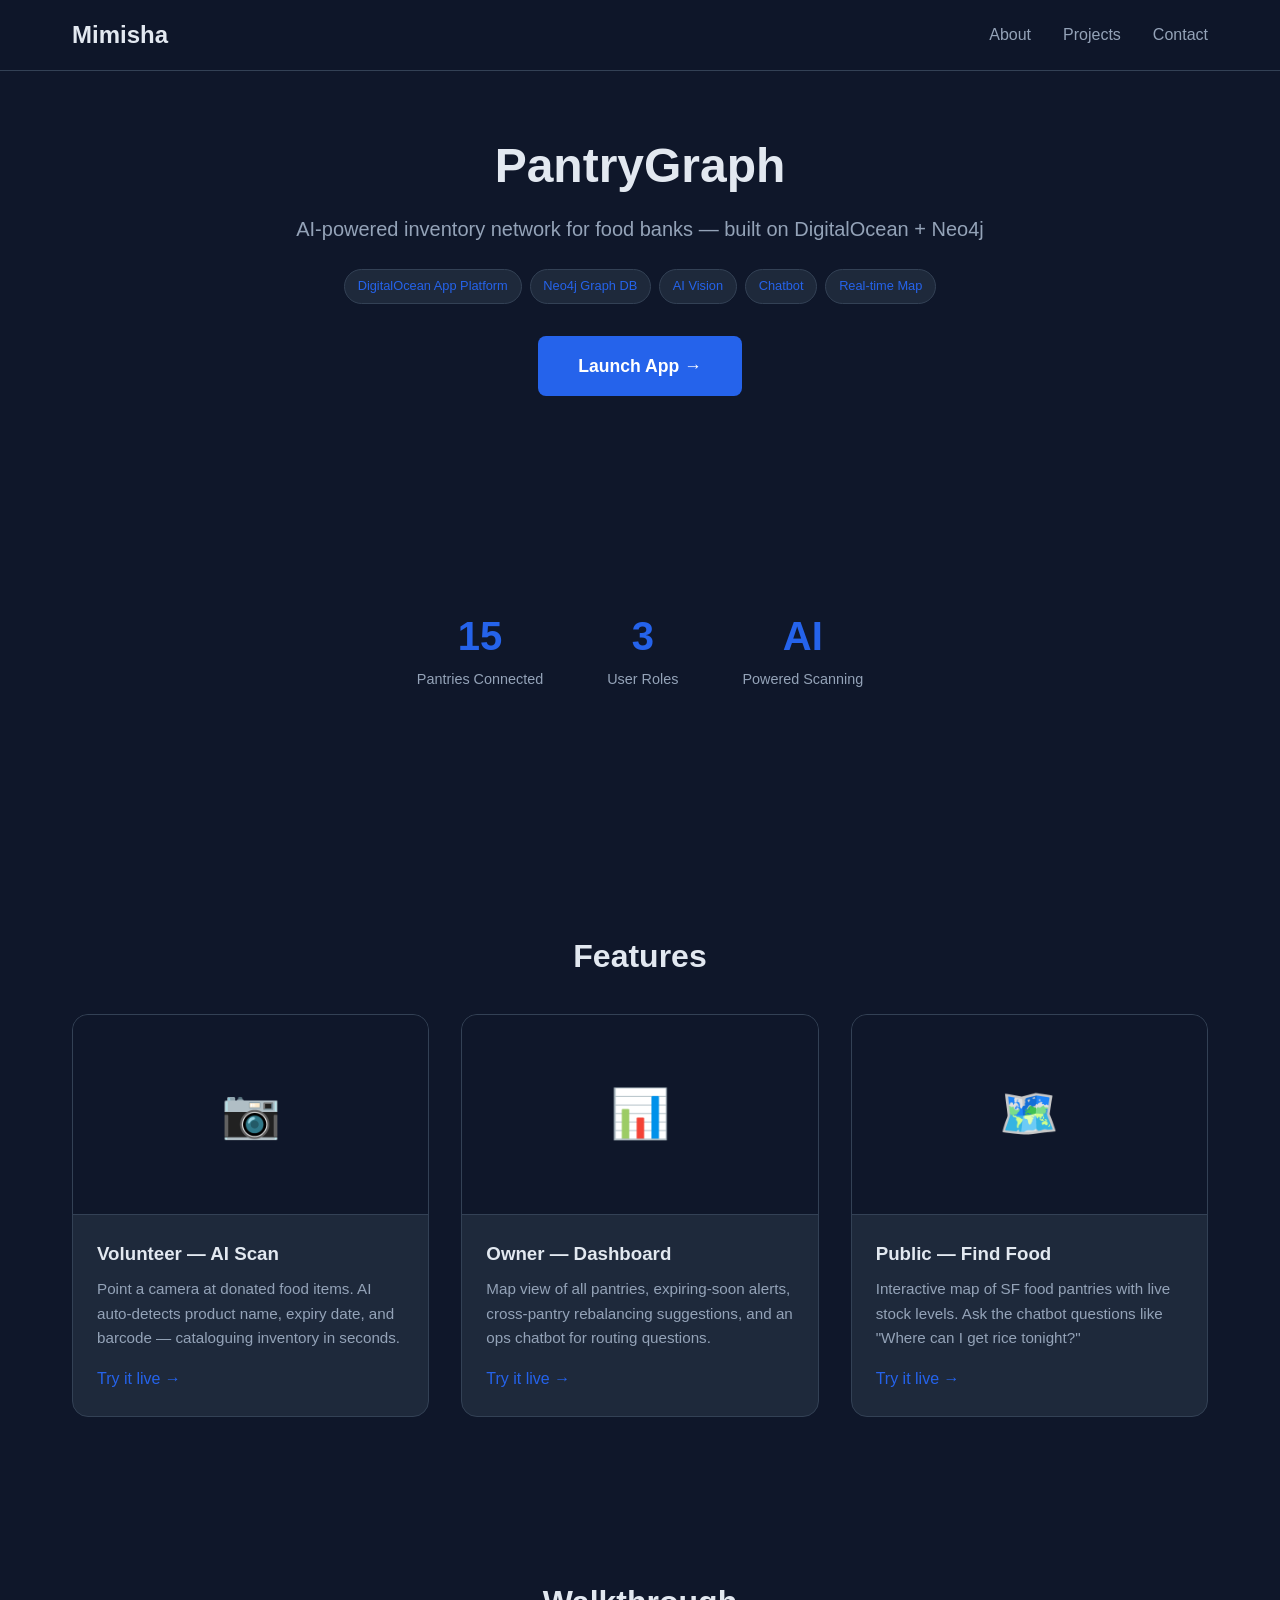
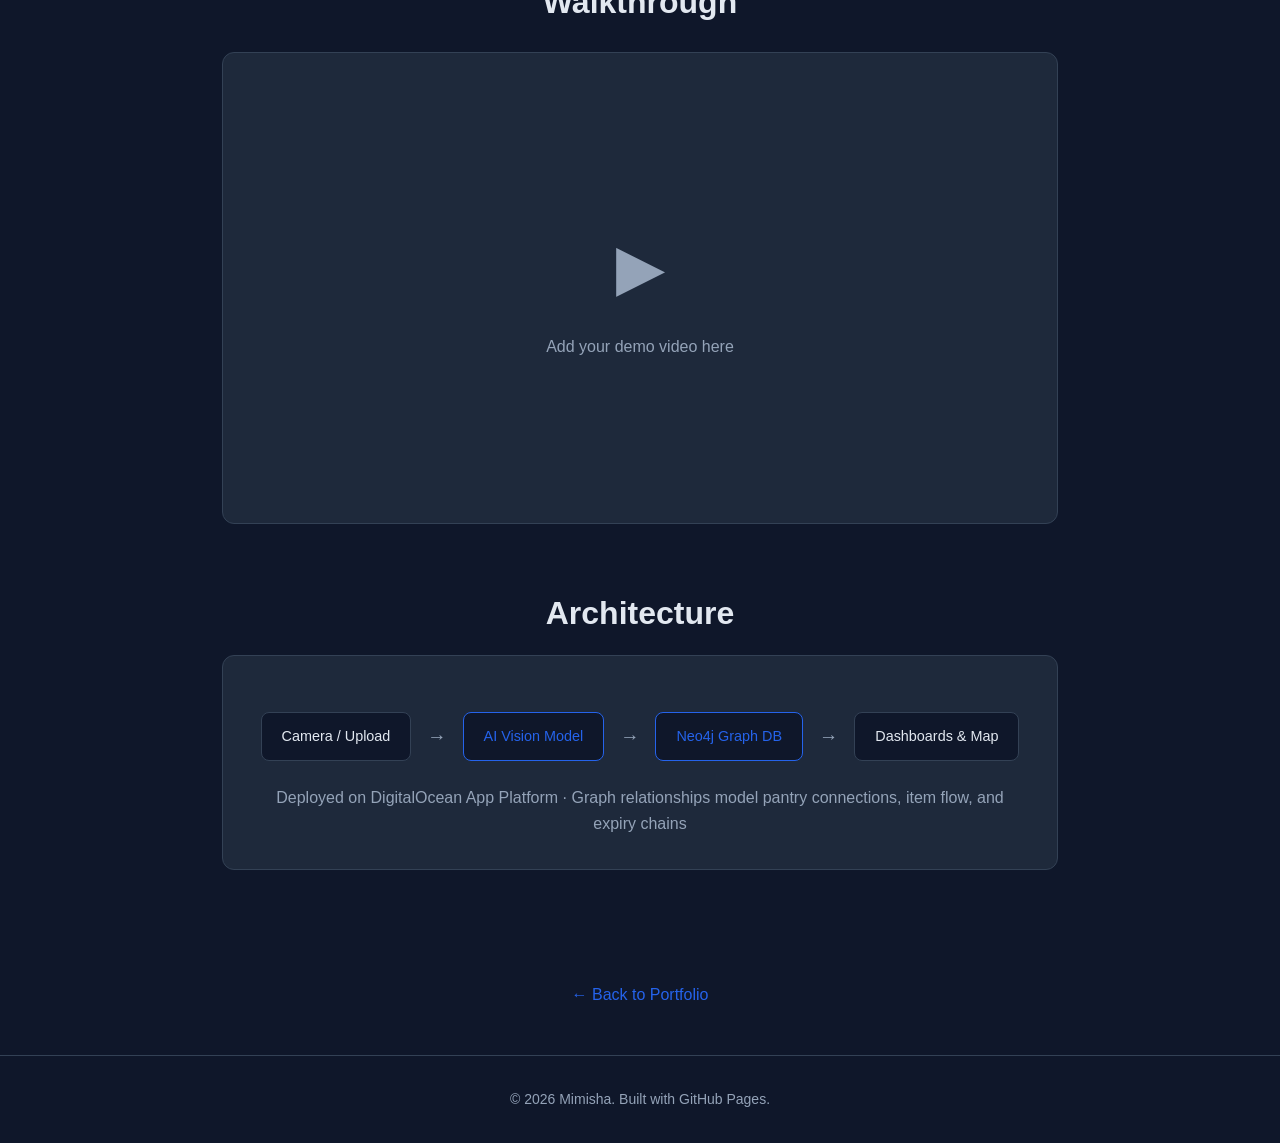
==== pantrygraph.html @ ee3a63e9 "Portfolio with PantryGraph showcase" ====
<!DOCTYPE html>
<html lang="en">
<head>
    <meta charset="UTF-8">
    <meta name="viewport" content="width=device-width, initial-scale=1.0">
    <title>PantryGraph — SF Pantry Finder</title>
    <link rel="stylesheet" href="style.css">
    <style>
        .project-hero {
            padding: 8rem 2rem 4rem;
            text-align: center;
        }
        .project-hero h1 {
            font-size: 3rem;
            margin-bottom: 0.5rem;
        }
        .project-hero .tagline {
            font-size: 1.25rem;
            color: var(--text-muted);
            margin-bottom: 1.5rem;
        }
        .tech-stack {
            display: flex;
            gap: 0.5rem;
            justify-content: center;
            flex-wrap: wrap;
            margin-bottom: 2rem;
        }
        .tech-tag {
            padding: 0.4rem 0.8rem;
            background: var(--bg-light);
            border: 1px solid var(--border);
            border-radius: 20px;
            font-size: 0.8rem;
            color: var(--primary);
        }
        .launch-btn {
            display: inline-block;
            padding: 1rem 2.5rem;
            background: var(--primary);
            color: white;
            text-decoration: none;
            border-radius: 8px;
            font-weight: 600;
            font-size: 1.1rem;
            transition: background 0.3s;
        }
        .launch-btn:hover {
            background: var(--primary-dark);
        }

        .features-grid {
            display: grid;
            grid-template-columns: repeat(auto-fit, minmax(320px, 1fr));
            gap: 2rem;
            max-width: 1200px;
            margin: 0 auto;
            padding: 0 2rem;
        }
        .feature-card {
            background: var(--bg-light);
            border: 1px solid var(--border);
            border-radius: 16px;
            overflow: hidden;
            transition: transform 0.3s, border-color 0.3s;
        }
        .feature-card:hover {
            transform: translateY(-4px);
            border-color: var(--primary);
        }
        .feature-img {
            width: 100%;
            aspect-ratio: 16/9;
            background: var(--bg);
            display: flex;
            align-items: center;
            justify-content: center;
            overflow: hidden;
            border-bottom: 1px solid var(--border);
        }
        .feature-img img {
            width: 100%;
            height: 100%;
            object-fit: cover;
        }
        .feature-img .placeholder {
            color: var(--text-muted);
            font-size: 3rem;
        }
        .feature-body {
            padding: 1.5rem;
        }
        .feature-body h3 {
            margin-bottom: 0.5rem;
            color: var(--text);
        }
        .feature-body p {
            color: var(--text-muted);
            font-size: 0.95rem;
            margin-bottom: 1rem;
        }
        .feature-body a {
            color: var(--primary);
            text-decoration: none;
            font-weight: 500;
        }
        .feature-body a:hover {
            text-decoration: underline;
        }

        .video-section {
            max-width: 900px;
            margin: 4rem auto;
            padding: 0 2rem;
        }
        .video-section h2 {
            margin-bottom: 1.5rem;
        }
        .video-container {
            position: relative;
            width: 100%;
            padding-bottom: 56.25%;
            background: var(--bg-light);
            border-radius: 12px;
            overflow: hidden;
            border: 1px solid var(--border);
        }
        .video-container video,
        .video-container iframe {
            position: absolute;
            top: 0;
            left: 0;
            width: 100%;
            height: 100%;
        }
        .video-placeholder {
            position: absolute;
            top: 0;
            left: 0;
            width: 100%;
            height: 100%;
            display: flex;
            align-items: center;
            justify-content: center;
            flex-direction: column;
            gap: 1rem;
            color: var(--text-muted);
        }
        .video-placeholder .icon {
            font-size: 4rem;
        }

        .architecture-section {
            max-width: 900px;
            margin: 4rem auto;
            padding: 0 2rem;
        }
        .architecture-section h2 {
            margin-bottom: 1rem;
        }
        .arch-diagram {
            background: var(--bg-light);
            border: 1px solid var(--border);
            border-radius: 12px;
            padding: 2rem;
            text-align: center;
        }
        .arch-flow {
            display: flex;
            align-items: center;
            justify-content: center;
            gap: 1rem;
            flex-wrap: wrap;
            margin: 1.5rem 0;
        }
        .arch-node {
            padding: 0.75rem 1.25rem;
            background: var(--bg);
            border: 1px solid var(--border);
            border-radius: 8px;
            font-size: 0.9rem;
        }
        .arch-node.active {
            border-color: var(--primary);
            color: var(--primary);
        }
        .arch-arrow {
            color: var(--text-muted);
            font-size: 1.2rem;
        }

        .stats-row {
            display: flex;
            justify-content: center;
            gap: 4rem;
            margin: 3rem 0;
            flex-wrap: wrap;
        }
        .stat {
            text-align: center;
        }
        .stat .number {
            font-size: 2.5rem;
            font-weight: 700;
            color: var(--primary);
        }
        .stat .label {
            color: var(--text-muted);
            font-size: 0.9rem;
        }

        .back-link {
            display: block;
            text-align: center;
            padding: 3rem 2rem;
            color: var(--primary);
            text-decoration: none;
            font-weight: 500;
        }
        .back-link:hover {
            text-decoration: underline;
        }
    </style>
</head>
<body>
    <nav>
        <div class="nav-container">
            <a href="index.html" class="logo">Mimisha</a>
            <ul class="nav-links">
                <li><a href="index.html#about">About</a></li>
                <li><a href="index.html#projects">Projects</a></li>
                <li><a href="index.html#contact">Contact</a></li>
            </ul>
        </div>
    </nav>

    <header class="project-hero">
        <h1>PantryGraph</h1>
        <p class="tagline">AI-powered inventory network for food banks — built on DigitalOcean + Neo4j</p>
        <div class="tech-stack">
            <span class="tech-tag">DigitalOcean App Platform</span>
            <span class="tech-tag">Neo4j Graph DB</span>
            <span class="tech-tag">AI Vision</span>
            <span class="tech-tag">Chatbot</span>
            <span class="tech-tag">Real-time Map</span>
        </div>
        <a href="https://pantrygraph-2sc3v.ondigitalocean.app/" target="_blank" class="launch-btn">Launch App →</a>
    </header>

    <section class="section">
        <div class="stats-row">
            <div class="stat">
                <div class="number">15</div>
                <div class="label">Pantries Connected</div>
            </div>
            <div class="stat">
                <div class="number">3</div>
                <div class="label">User Roles</div>
            </div>
            <div class="stat">
                <div class="number">AI</div>
                <div class="label">Powered Scanning</div>
            </div>
        </div>
    </section>

    <section class="section">
        <h2>Features</h2>
        <div class="features-grid">
            <div class="feature-card">
                <div class="feature-img">
                    <div class="placeholder">📷</div>
                </div>
                <div class="feature-body">
                    <h3>Volunteer — AI Scan</h3>
                    <p>Point a camera at donated food items. AI auto-detects product name, expiry date, and barcode — cataloguing inventory in seconds.</p>
                    <a href="https://pantrygraph-2sc3v.ondigitalocean.app/volunteer" target="_blank">Try it live →</a>
                </div>
            </div>

            <div class="feature-card">
                <div class="feature-img">
                    <div class="placeholder">📊</div>
                </div>
                <div class="feature-body">
                    <h3>Owner — Dashboard</h3>
                    <p>Map view of all pantries, expiring-soon alerts, cross-pantry rebalancing suggestions, and an ops chatbot for routing questions.</p>
                    <a href="https://pantrygraph-2sc3v.ondigitalocean.app/owner" target="_blank">Try it live →</a>
                </div>
            </div>

            <div class="feature-card">
                <div class="feature-img">
                    <div class="placeholder">🗺️</div>
                </div>
                <div class="feature-body">
                    <h3>Public — Find Food</h3>
                    <p>Interactive map of SF food pantries with live stock levels. Ask the chatbot questions like "Where can I get rice tonight?"</p>
                    <a href="https://pantrygraph-2sc3v.ondigitalocean.app/map" target="_blank">Try it live →</a>
                </div>
            </div>
        </div>
    </section>

    <section class="video-section">
        <h2>Walkthrough</h2>
        <div class="video-container">
            <div class="video-placeholder">
                <div class="icon">▶</div>
                <p>Add your demo video here</p>
            </div>
        </div>
    </section>

    <section class="architecture-section">
        <h2>Architecture</h2>
        <div class="arch-diagram">
            <div class="arch-flow">
                <div class="arch-node">Camera / Upload</div>
                <span class="arch-arrow">→</span>
                <div class="arch-node active">AI Vision Model</div>
                <span class="arch-arrow">→</span>
                <div class="arch-node active">Neo4j Graph DB</div>
                <span class="arch-arrow">→</span>
                <div class="arch-node">Dashboards & Map</div>
            </div>
            <p style="color: var(--text-muted); margin-top: 1rem;">Deployed on DigitalOcean App Platform · Graph relationships model pantry connections, item flow, and expiry chains</p>
        </div>
    </section>

    <a href="index.html" class="back-link">← Back to Portfolio</a>

    <footer>
        <p>&copy; 2026 Mimisha. Built with GitHub Pages.</p>
    </footer>
</body>
</html>
---- style.css ----
* {
    margin: 0;
    padding: 0;
    box-sizing: border-box;
}

:root {
    --primary: #2563eb;
    --primary-dark: #1d4ed8;
    --bg: #0f172a;
    --bg-light: #1e293b;
    --text: #e2e8f0;
    --text-muted: #94a3b8;
    --border: #334155;
}

body {
    font-family: -apple-system, BlinkMacSystemFont, 'Segoe UI', Roboto, sans-serif;
    background-color: var(--bg);
    color: var(--text);
    line-height: 1.6;
}

nav {
    position: fixed;
    top: 0;
    width: 100%;
    background-color: rgba(15, 23, 42, 0.95);
    backdrop-filter: blur(10px);
    border-bottom: 1px solid var(--border);
    z-index: 1000;
}

.nav-container {
    max-width: 1200px;
    margin: 0 auto;
    padding: 1rem 2rem;
    display: flex;
    justify-content: space-between;
    align-items: center;
}

.logo {
    font-size: 1.5rem;
    font-weight: 700;
    color: var(--text);
    text-decoration: none;
}

.nav-links {
    display: flex;
    list-style: none;
    gap: 2rem;
}

.nav-links a {
    color: var(--text-muted);
    text-decoration: none;
    transition: color 0.3s;
}

.nav-links a:hover {
    color: var(--primary);
}

.hero {
    min-height: 100vh;
    display: flex;
    align-items: center;
    justify-content: center;
    text-align: center;
    padding: 2rem;
}

.hero h1 {
    font-size: 3.5rem;
    margin-bottom: 1rem;
}

.highlight {
    color: var(--primary);
}

.subtitle {
    font-size: 1.5rem;
    color: var(--text-muted);
    margin-bottom: 2rem;
}

.cta-button {
    display: inline-block;
    padding: 0.875rem 2rem;
    background-color: var(--primary);
    color: white;
    text-decoration: none;
    border-radius: 8px;
    font-weight: 600;
    transition: background-color 0.3s;
}

.cta-button:hover {
    background-color: var(--primary-dark);
}

.section {
    padding: 6rem 2rem;
}

.container {
    max-width: 1200px;
    margin: 0 auto;
}

h2 {
    font-size: 2rem;
    margin-bottom: 2rem;
    text-align: center;
}

.about-content {
    display: grid;
    grid-template-columns: 2fr 1fr;
    gap: 4rem;
    align-items: start;
}

.about-text p {
    margin-bottom: 1rem;
    color: var(--text-muted);
}

.skills h3 {
    margin-bottom: 1rem;
    color: var(--primary);
}

.skill-list {
    list-style: none;
    display: flex;
    flex-wrap: wrap;
    gap: 0.5rem;
}

.skill-list li {
    padding: 0.5rem 1rem;
    background-color: var(--bg-light);
    border: 1px solid var(--border);
    border-radius: 6px;
    font-size: 0.875rem;
}

.projects-section {
    background-color: var(--bg-light);
}

.featured-project {
    background-color: var(--bg);
    border: 2px solid var(--primary);
    border-radius: 16px;
    padding: 2.5rem;
    margin-bottom: 2rem;
    position: relative;
    transition: transform 0.3s;
}

.featured-project:hover {
    transform: translateY(-4px);
}

.featured-badge {
    position: absolute;
    top: -12px;
    left: 24px;
    background: var(--primary);
    color: white;
    padding: 0.25rem 0.75rem;
    border-radius: 20px;
    font-size: 0.75rem;
    font-weight: 600;
    text-transform: uppercase;
    letter-spacing: 0.05em;
}

.featured-content h3 {
    font-size: 1.75rem;
    margin-bottom: 0.75rem;
}

.featured-content p {
    color: var(--text-muted);
    margin-bottom: 1.25rem;
    line-height: 1.7;
}

.tech-stack-small {
    display: flex;
    gap: 0.5rem;
    flex-wrap: wrap;
    margin-bottom: 1.25rem;
}

.tech-stack-small span {
    padding: 0.3rem 0.7rem;
    background: var(--bg-light);
    border: 1px solid var(--border);
    border-radius: 20px;
    font-size: 0.75rem;
    color: var(--primary);
}

.projects-grid {
    display: grid;
    grid-template-columns: repeat(auto-fit, minmax(300px, 1fr));
    gap: 2rem;
}

.project-card {
    background-color: var(--bg);
    border: 1px solid var(--border);
    border-radius: 12px;
    padding: 2rem;
    transition: transform 0.3s, border-color 0.3s;
}

.project-card:hover {
    transform: translateY(-4px);
    border-color: var(--primary);
}

.project-card h3 {
    margin-bottom: 1rem;
}

.project-card p {
    color: var(--text-muted);
    margin-bottom: 1.5rem;
}

.project-links {
    display: flex;
    gap: 1rem;
}

.project-link {
    color: var(--primary);
    text-decoration: none;
    font-size: 0.875rem;
    font-weight: 500;
}

.project-link:hover {
    text-decoration: underline;
}

.contact-text {
    text-align: center;
    color: var(--text-muted);
    margin-bottom: 2rem;
}

.contact-links {
    display: flex;
    justify-content: center;
    gap: 2rem;
}

.contact-link {
    padding: 0.75rem 1.5rem;
    border: 1px solid var(--border);
    border-radius: 8px;
    color: var(--text);
    text-decoration: none;
    transition: border-color 0.3s, color 0.3s;
}

.contact-link:hover {
    border-color: var(--primary);
    color: var(--primary);
}

footer {
    text-align: center;
    padding: 2rem;
    border-top: 1px solid var(--border);
    color: var(--text-muted);
    font-size: 0.875rem;
}

@media (max-width: 768px) {
    .hero h1 {
        font-size: 2.5rem;
    }

    .about-content {
        grid-template-columns: 1fr;
        gap: 2rem;
    }

    .nav-links {
        gap: 1rem;
    }
}
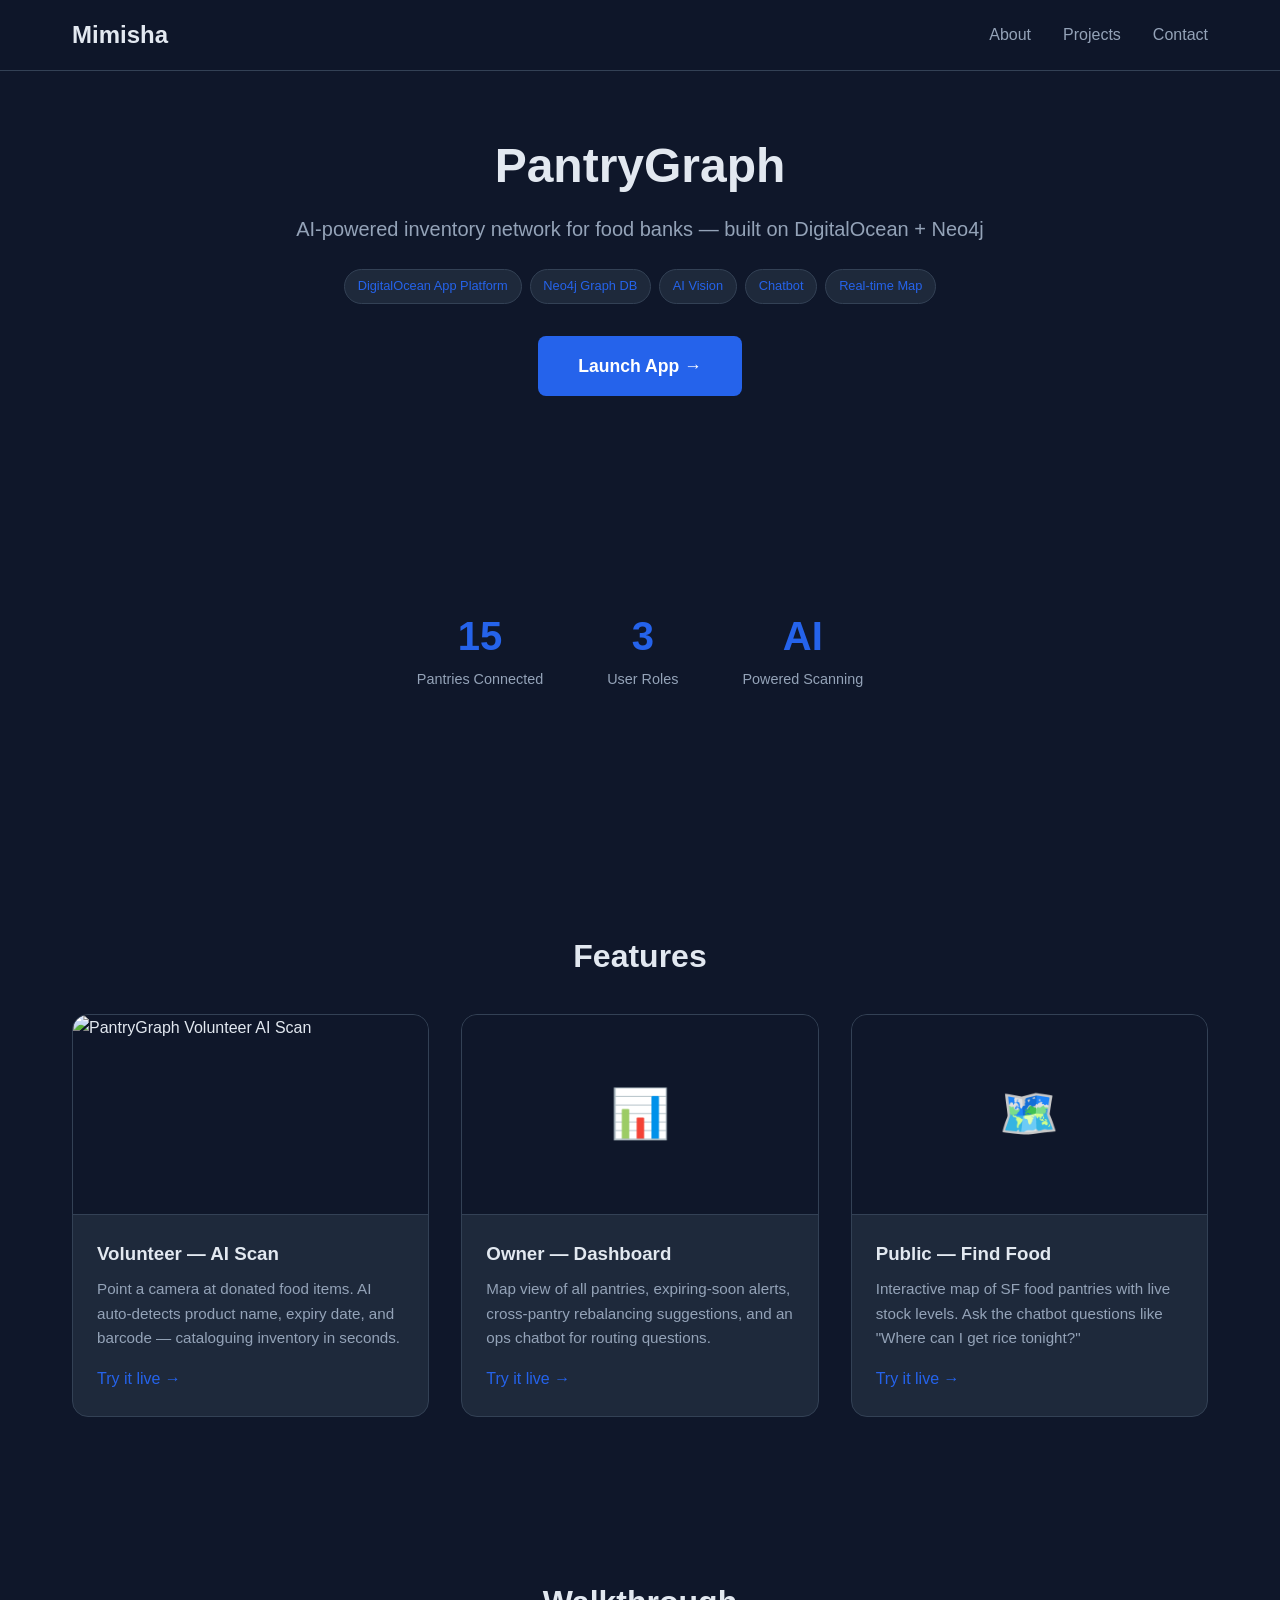
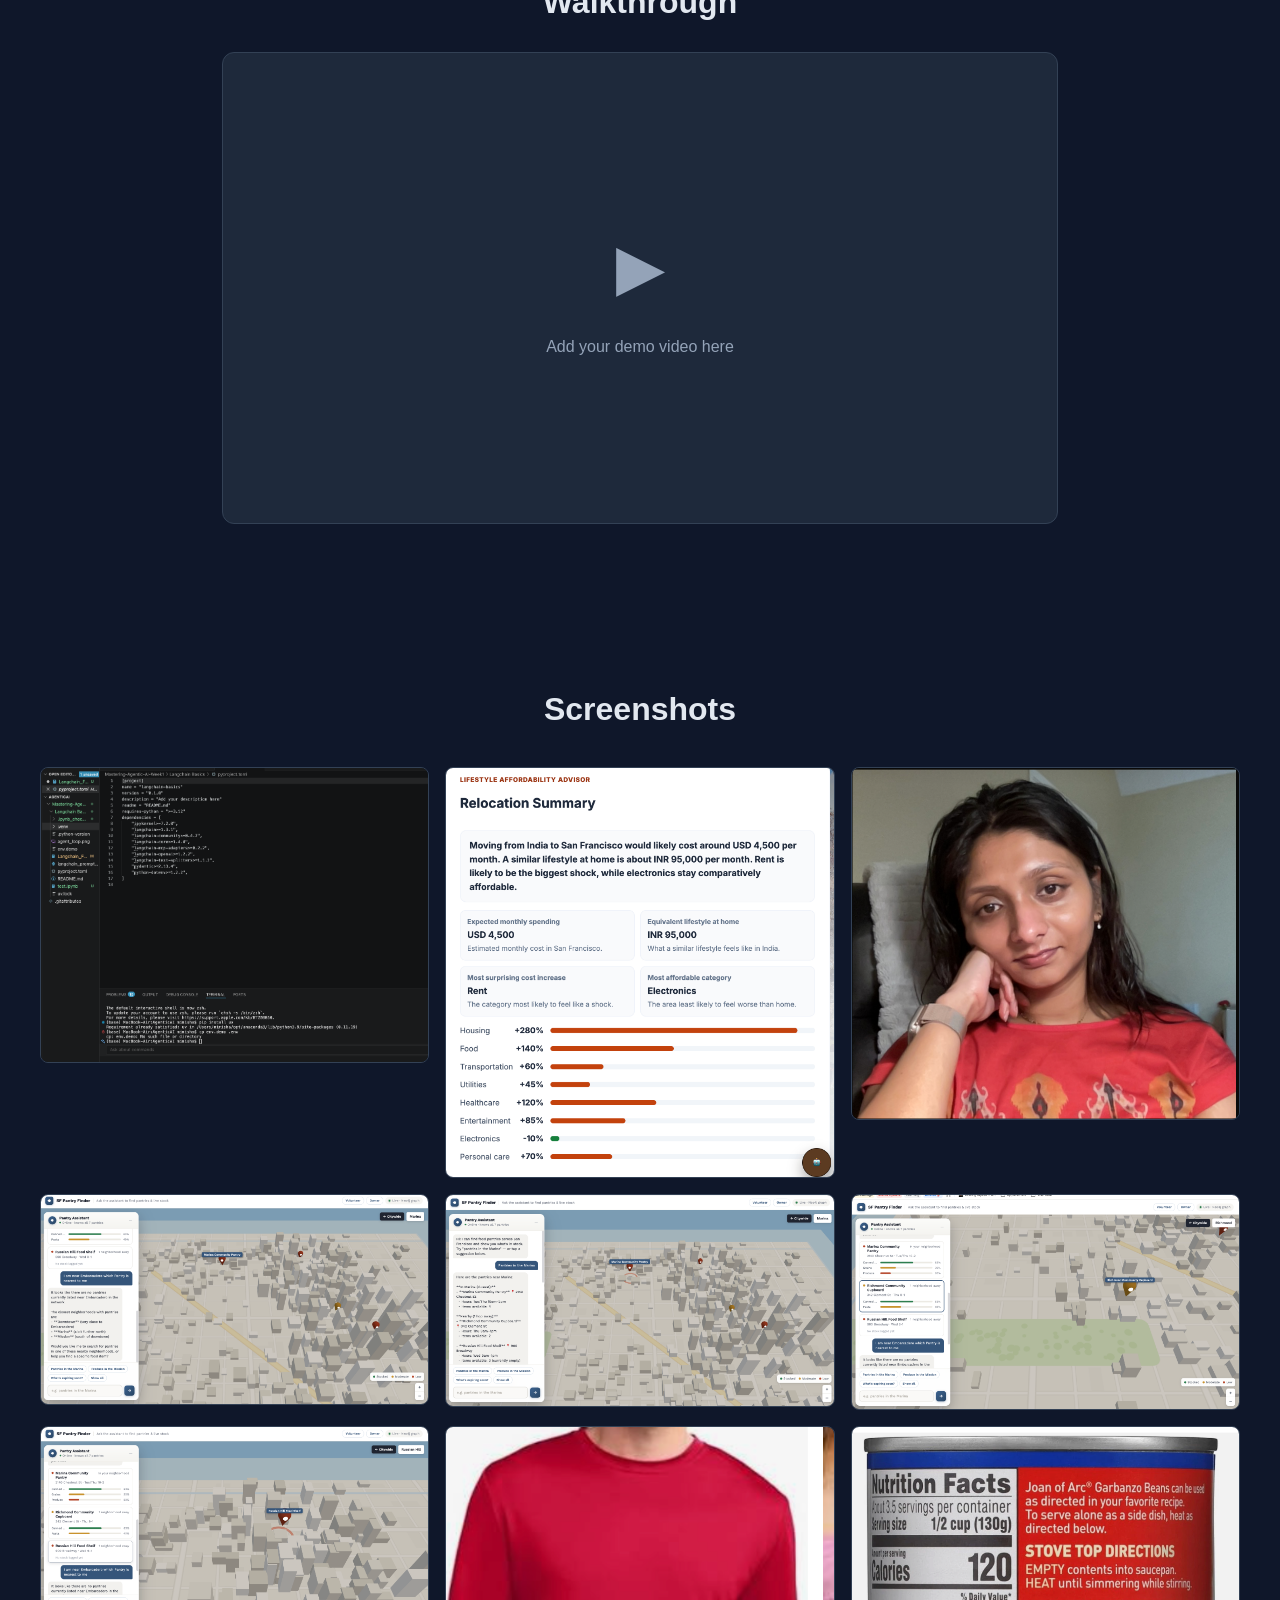
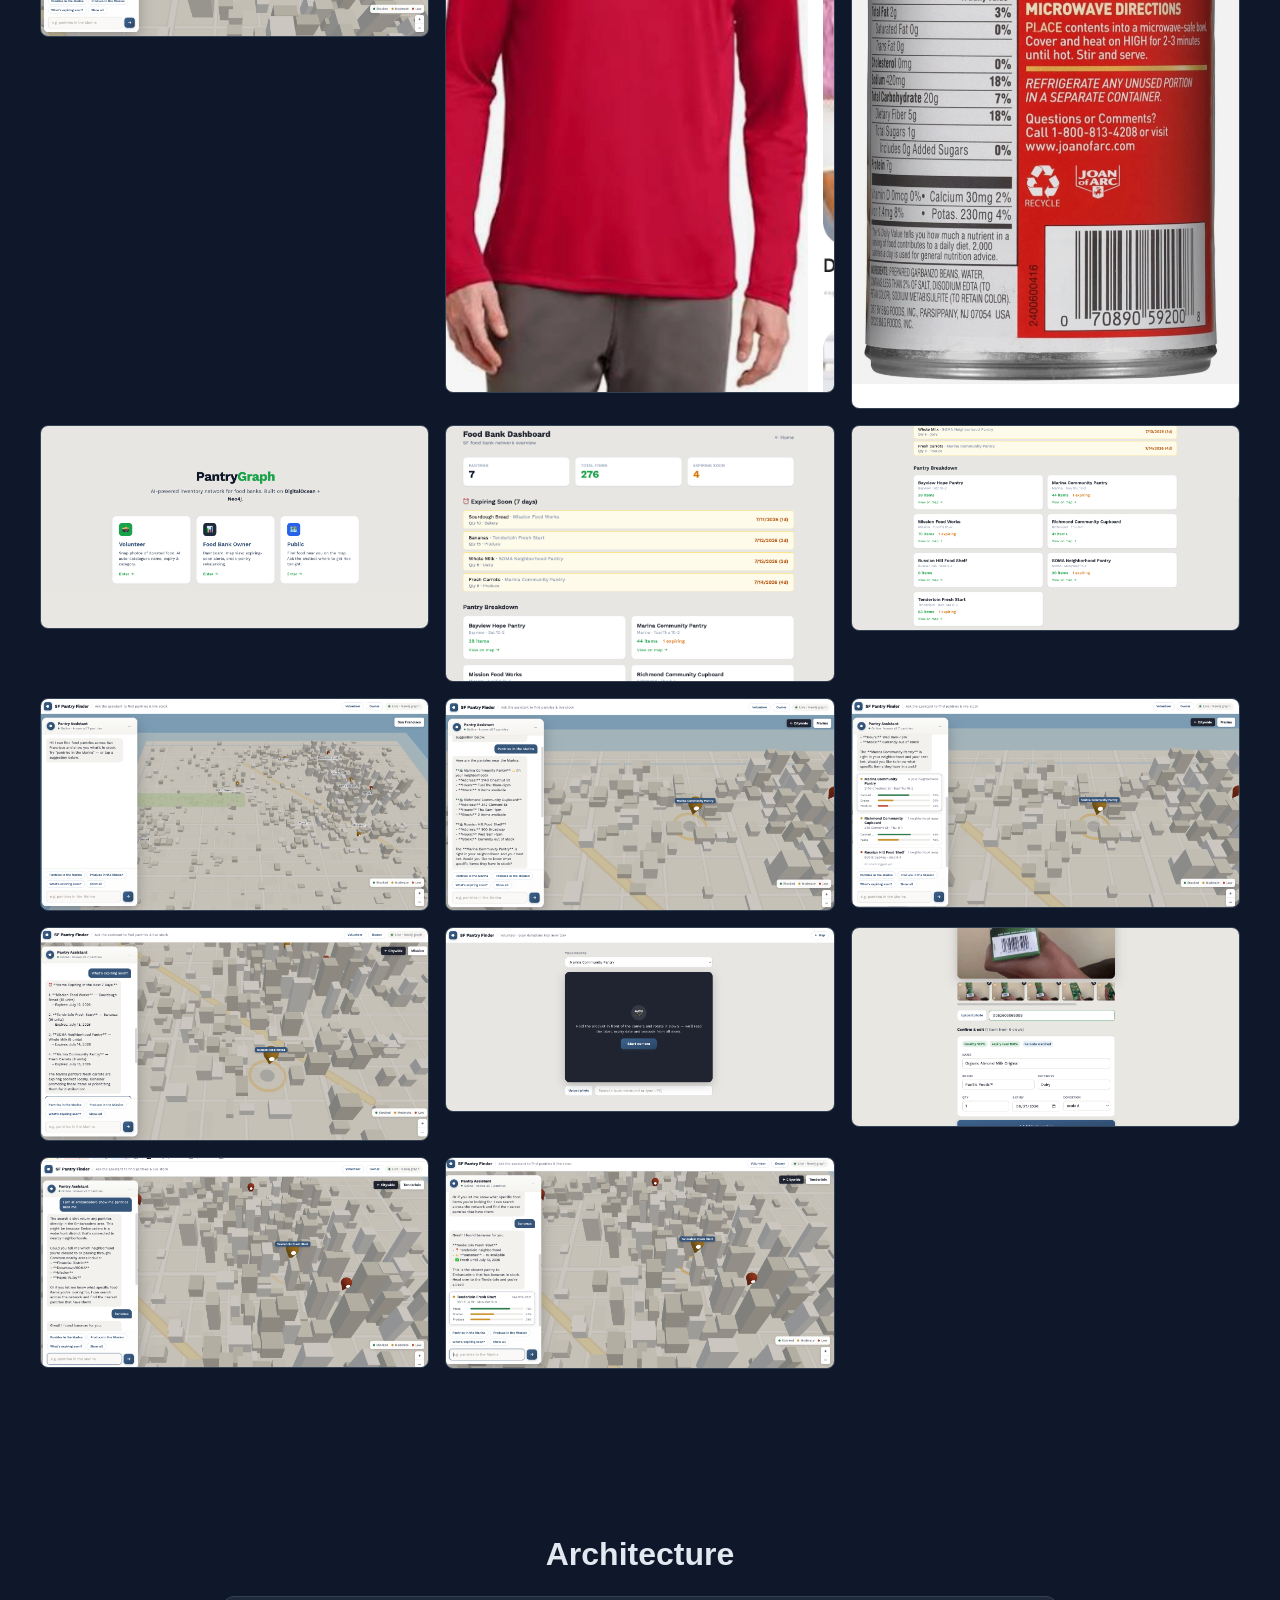
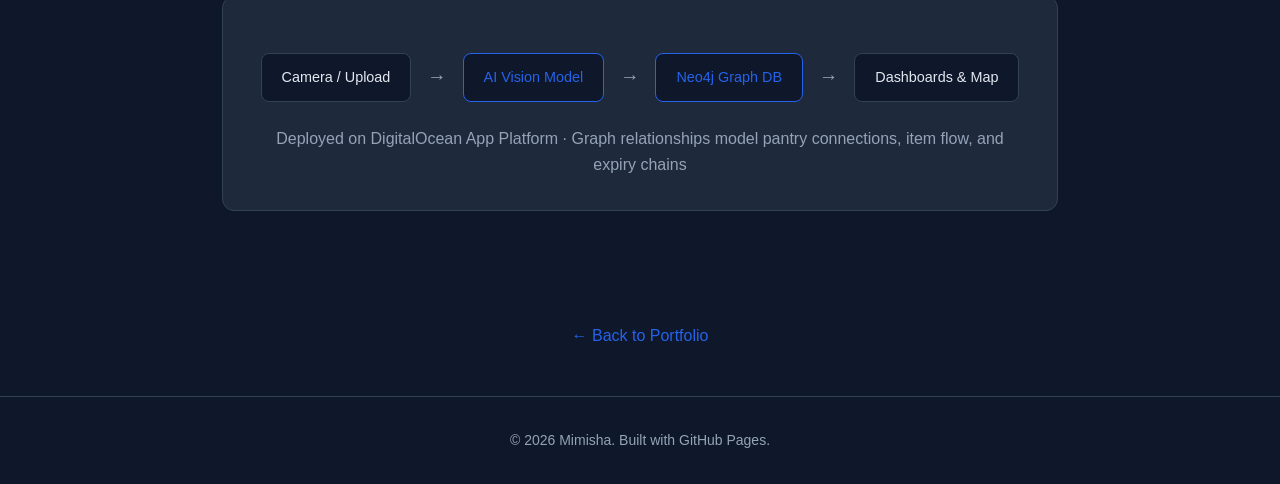
==== commit 0cf513d9: "Add screenshot gallery" ====
--- a/pantrygraph.html
+++ b/pantrygraph.html
@@ -220,6 +220,24 @@
         .back-link:hover {
             text-decoration: underline;
         }
+
+        .screenshot-gallery {
+            display: grid;
+            grid-template-columns: repeat(auto-fit, minmax(300px, 1fr));
+            gap: 1rem;
+            max-width: 1200px;
+            margin: 0 auto;
+        }
+        .screenshot-gallery img {
+            width: 100%;
+            border-radius: 8px;
+            border: 1px solid var(--border);
+            transition: transform 0.3s;
+            cursor: pointer;
+        }
+        .screenshot-gallery img:hover {
+            transform: scale(1.02);
+        }
     </style>
 </head>
 <body>
@@ -269,7 +287,7 @@
         <div class="features-grid">
             <div class="feature-card">
                 <div class="feature-img">
-                    <div class="placeholder">📷</div>
+                    <img src="screenshot.png" alt="PantryGraph Volunteer AI Scan">
                 </div>
                 <div class="feature-body">
                     <h3>Volunteer — AI Scan</h3>
@@ -309,6 +327,32 @@
                 <div class="icon">▶</div>
                 <p>Add your demo video here</p>
             </div>
+        </div>
+    </section>
+
+    <section class="section">
+        <h2>Screenshots</h2>
+        <div class="screenshot-gallery">
+            <img src="images/screenshot-01.png" alt="Screenshot 1">
+            <img src="images/screenshot-02.png" alt="Screenshot 2">
+            <img src="images/screenshot-03.png" alt="Screenshot 3">
+            <img src="images/screenshot-04.png" alt="Screenshot 4">
+            <img src="images/screenshot-05.png" alt="Screenshot 5">
+            <img src="images/screenshot-06.png" alt="Screenshot 6">
+            <img src="images/screenshot-07.png" alt="Screenshot 7">
+            <img src="images/screenshot-08.png" alt="Screenshot 8">
+            <img src="images/screenshot-09.png" alt="Screenshot 9">
+            <img src="images/screenshot-10.png" alt="Screenshot 10">
+            <img src="images/screenshot-11.png" alt="Screenshot 11">
+            <img src="images/screenshot-12.png" alt="Screenshot 12">
+            <img src="images/screenshot-13.png" alt="Screenshot 13">
+            <img src="images/screenshot-14.png" alt="Screenshot 14">
+            <img src="images/screenshot-15.png" alt="Screenshot 15">
+            <img src="images/screenshot-16.png" alt="Screenshot 16">
+            <img src="images/screenshot-17.png" alt="Screenshot 17">
+            <img src="images/screenshot-18.png" alt="Screenshot 18">
+            <img src="images/screenshot-19.png" alt="Screenshot 19">
+            <img src="images/screenshot-20.png" alt="Screenshot 20">
         </div>
     </section>
 
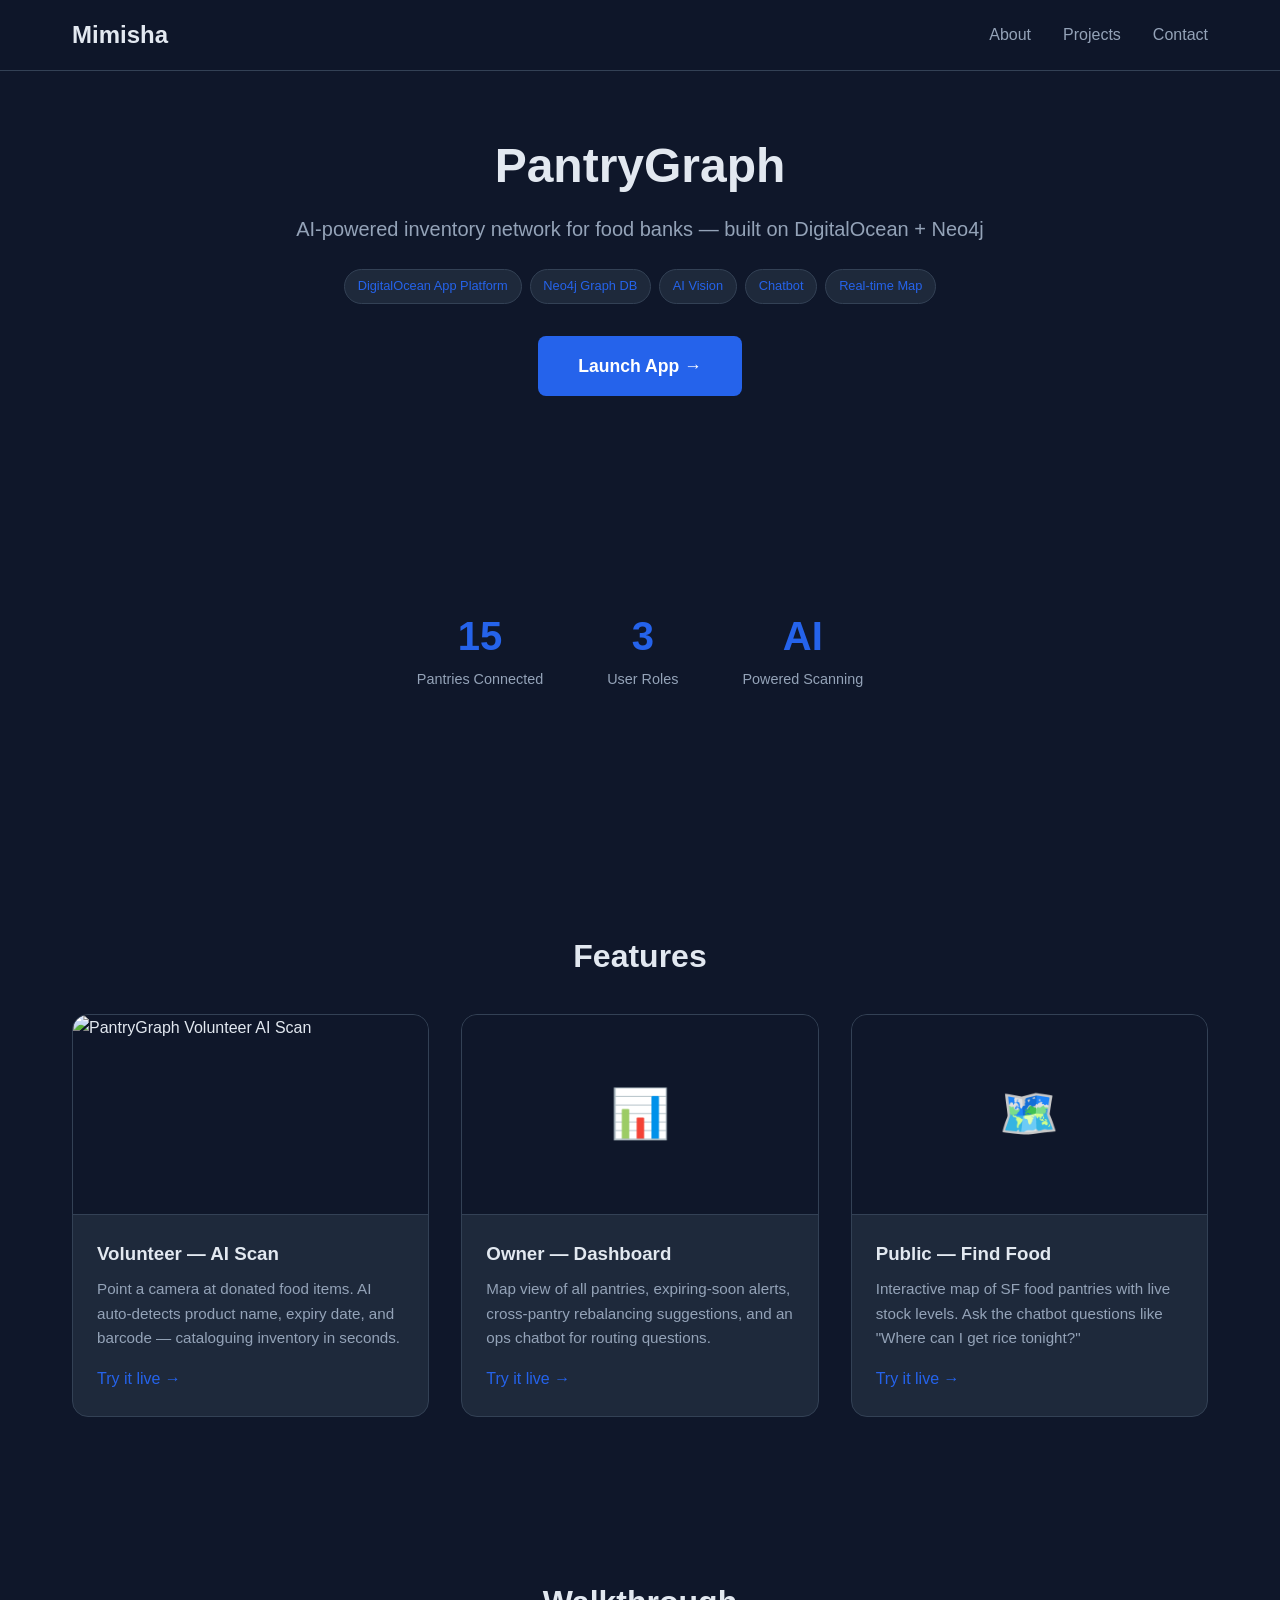
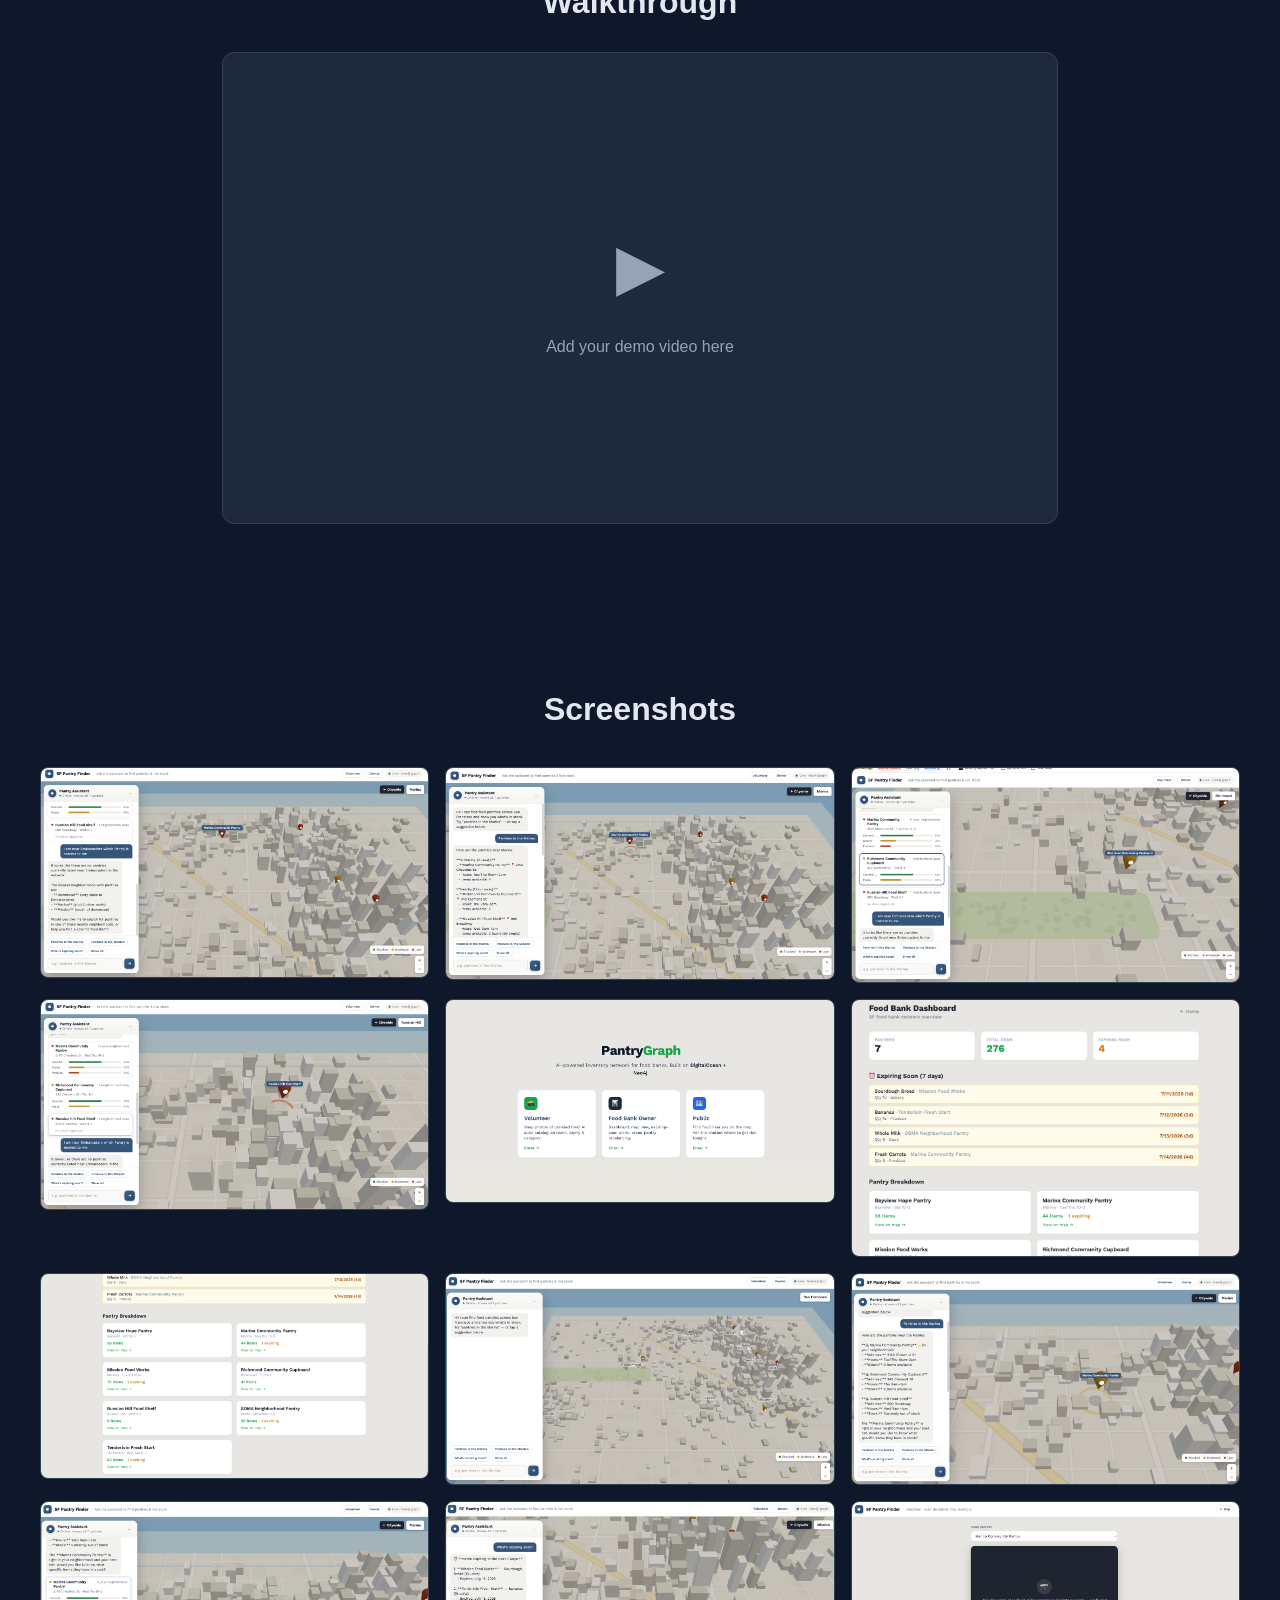
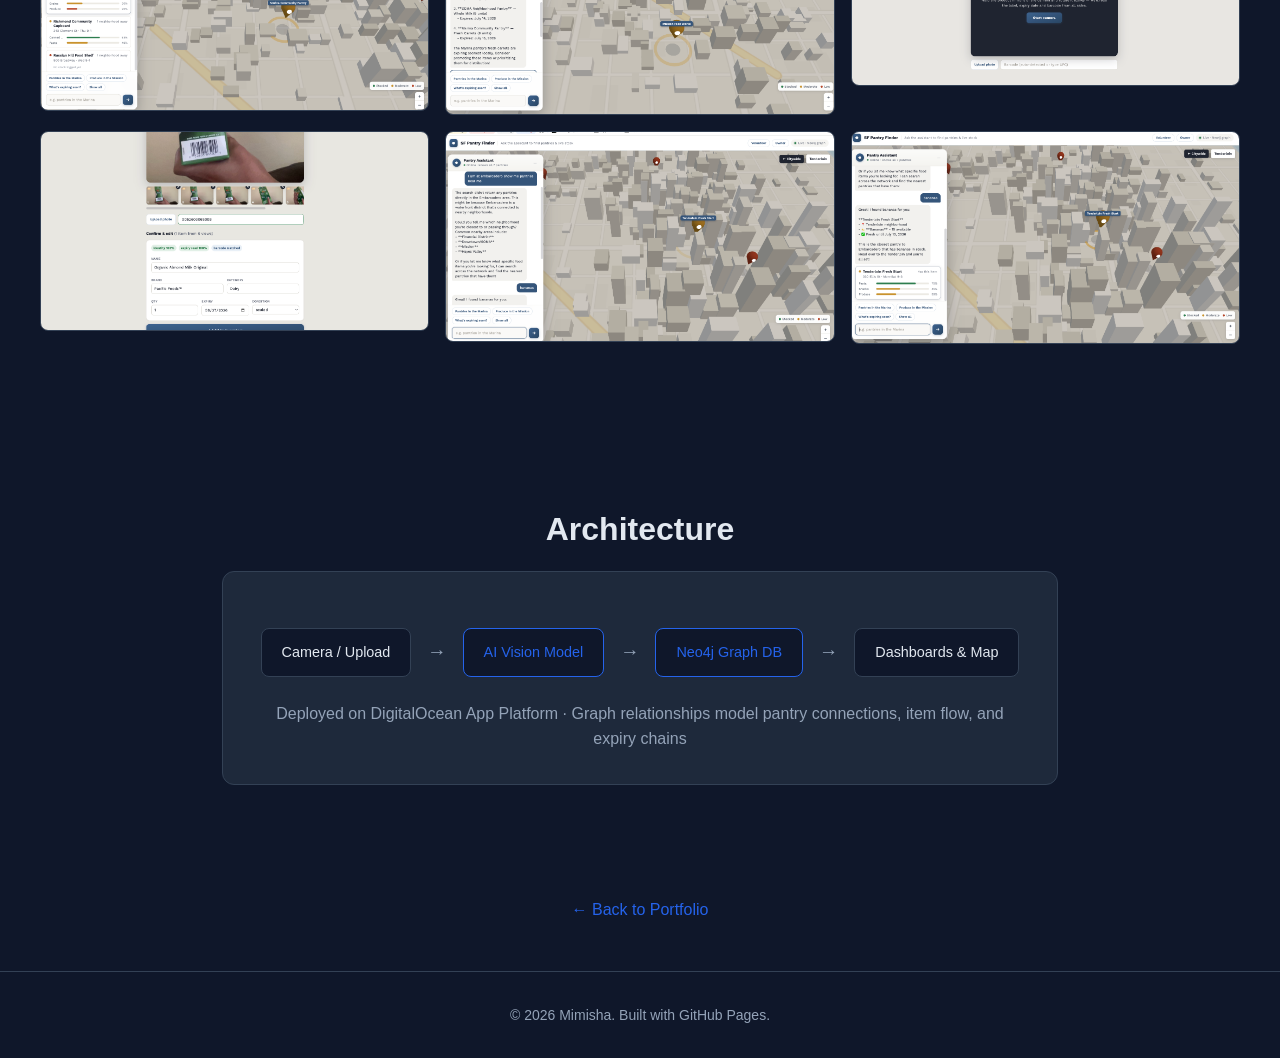
==== commit ee89f6b0: "Sync screenshots with GitHub" ====
--- a/pantrygraph.html
+++ b/pantrygraph.html
@@ -333,15 +333,10 @@
     <section class="section">
         <h2>Screenshots</h2>
         <div class="screenshot-gallery">
-            <img src="images/screenshot-01.png" alt="Screenshot 1">
-            <img src="images/screenshot-02.png" alt="Screenshot 2">
-            <img src="images/screenshot-03.png" alt="Screenshot 3">
             <img src="images/screenshot-04.png" alt="Screenshot 4">
             <img src="images/screenshot-05.png" alt="Screenshot 5">
             <img src="images/screenshot-06.png" alt="Screenshot 6">
             <img src="images/screenshot-07.png" alt="Screenshot 7">
-            <img src="images/screenshot-08.png" alt="Screenshot 8">
-            <img src="images/screenshot-09.png" alt="Screenshot 9">
             <img src="images/screenshot-10.png" alt="Screenshot 10">
             <img src="images/screenshot-11.png" alt="Screenshot 11">
             <img src="images/screenshot-12.png" alt="Screenshot 12">
